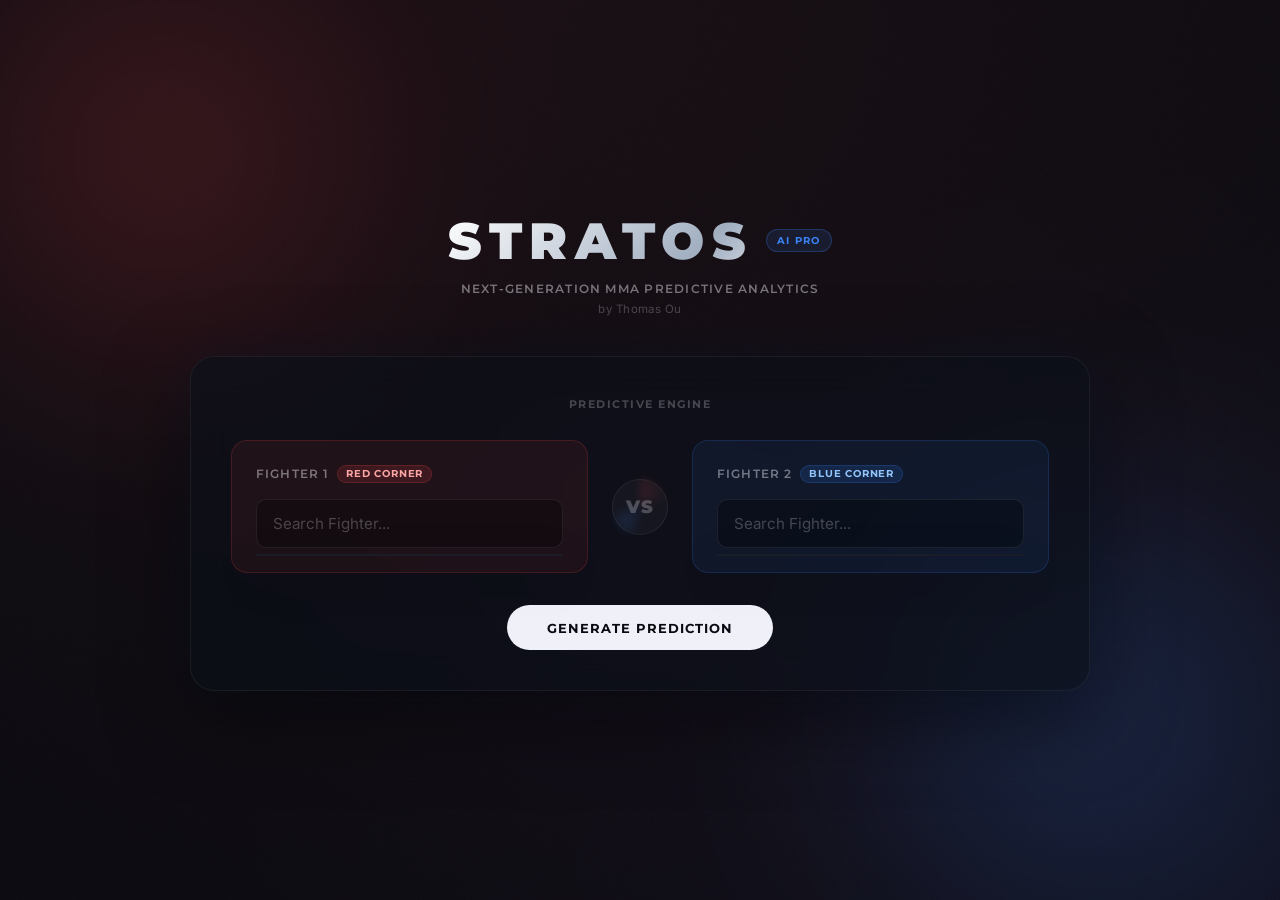
==== static/index.html @ 2a37e774 "juypter" ====
<!DOCTYPE html>
<html lang="en">
<head>
    <meta charset="UTF-8">
    <meta name="viewport" content="width=device-width, initial-scale=1.0">
    <title>STRATOS | UFC AI Predictor</title>
    <link href="https://fonts.googleapis.com/css2?family=Montserrat:wght@400;600;700;900&family=Playfair+Display:ital,wght@1,700&family=Inter:wght@400;500;600&display=swap" rel="stylesheet">
    <link rel="stylesheet" href="style.css">
</head>
<body>
    <svg class="noise-overlay" aria-hidden="true">
        <filter id="noiseFilter">
            <feTurbulence type="fractalNoise" baseFrequency="0.85" numOctaves="4" stitchTiles="stitch"/>
        </filter>
        <rect width="100%" height="100%" filter="url(#noiseFilter)"/>
    </svg>

    <div class="background-effects">
        <div class="glow-orb orb-1"></div>
        <div class="glow-orb orb-2"></div>
        <div class="glow-orb orb-3"></div>
    </div>

    <main class="container">
        <header class="header">
            <div class="logo-group">
                <h1 class="logo">STRATOS</h1>
                <span class="badge">AI PRO</span>
            </div>
            <p class="subtitle">Next-Generation MMA Predictive Analytics</p>
            <p class="byline">by Thomas Ou</p>
        </header>

        <section class="card glass-panel predictive-engine">
            <div class="section-label">Predictive Engine</div>
            <div class="matchup-container">
                <div class="fighter-panel red-corner">
                    <label>Fighter 1 <span class="corner-tag red">Red Corner</span></label>
                    <div class="input-wrapper">
                        <input type="text" id="fighter1" placeholder="Search Fighter..." autocomplete="off">
                        <ul class="autocomplete-list" id="autocomplete1"></ul>
                    </div>
                </div>

                <div class="vs-badge">
                    <span>VS</span>
                </div>

                <div class="fighter-panel blue-corner">
                    <label>Fighter 2 <span class="corner-tag blue">Blue Corner</span></label>
                    <div class="input-wrapper">
                        <input type="text" id="fighter2" placeholder="Search Fighter..." autocomplete="off">
                        <ul class="autocomplete-list" id="autocomplete2"></ul>
                    </div>
                </div>
            </div>

            <div class="action-bar">
                <button id="predict-btn" class="primary-btn">
                    <span class="btn-text">Generate Prediction</span>
                    <div class="loader hidden"></div>
                </button>
            </div>
        </section>

        <section id="result-section" class="card glass-panel result-section hidden">
            <div class="section-label">Simulation Result</div>
            <div class="prediction-reveal">
                <div class="winner-label">Predicted Winner</div>
                <div class="winner-badge">
                    <span id="winner-name">Khabib Nurmagomedov</span>
                </div>
                <div class="confidence-meter">
                    <div class="meter-bar-bg">
                        <div id="confidence-fill" class="meter-fill"></div>
                    </div>
                    <div class="metrics">
                        <span>Win Probability</span>
                        <span id="confidence-val" class="highlight">87.5%</span>
                    </div>
                </div>
            </div>
            <p class="analysis-text">Based on logistical regression analysis of career differential statistics across striking, grappling, and control dynamics.</p>
        </section>
    </main>

    <script src="script.js"></script>
</body>
</html>
---- static/style.css ----
/* ============================================
   STRATOS — UFC AI Predictor
   Design inspired by D4NCE + SWIFTIFY aesthetics
   ============================================ */

:root {
    --bg-dark: #080a10;
    --bg-card: rgba(12, 16, 26, 0.65);
    --border-subtle: rgba(255, 255, 255, 0.06);
    --border-hover: rgba(255, 255, 255, 0.12);
    --glass-blur: blur(20px);

    --red-accent: #ef4444;
    --red-glow: rgba(239, 68, 68, 0.4);
    --red-bg: rgba(239, 68, 68, 0.08);
    --red-border: rgba(239, 68, 68, 0.18);

    --blue-accent: #3b82f6;
    --blue-glow: rgba(59, 130, 246, 0.4);
    --blue-bg: rgba(59, 130, 246, 0.08);
    --blue-border: rgba(59, 130, 246, 0.18);

    --text-primary: #f0f0f8;
    --text-muted: rgba(240, 240, 248, 0.45);
    --text-dim: rgba(240, 240, 248, 0.25);

    --shadow-card: 0 24px 80px rgba(0, 0, 0, 0.5), 0 0 60px rgba(59, 130, 246, 0.06);
    --radius: 16px;
    --radius-lg: 24px;
}

/* ---- Reset ---- */
*, *::before, *::after {
    box-sizing: border-box;
    margin: 0;
    padding: 0;
}

/* ---- Body & Atmosphere ---- */
body {
    background: var(--bg-dark);
    color: var(--text-primary);
    font-family: 'Inter', sans-serif;
    min-height: 100vh;
    display: flex;
    justify-content: center;
    align-items: center;
    overflow-x: hidden;
    position: relative;
    padding: 2rem 1rem;
}

/* animated gradient backdrop */
body::before {
    content: '';
    position: fixed;
    inset: 0;
    background: radial-gradient(ellipse at 20% 0%, rgba(239, 68, 68, 0.07) 0%, transparent 50%),
                radial-gradient(ellipse at 80% 100%, rgba(59, 130, 246, 0.07) 0%, transparent 50%),
                radial-gradient(ellipse at 50% 50%, rgba(139, 92, 246, 0.04) 0%, transparent 60%);
    background-size: 200% 200%;
    animation: gradientShift 18s ease-in-out infinite;
    z-index: 0;
    pointer-events: none;
}

/* dot grid texture (from SWIFTIFY) */
body::after {
    content: '';
    position: fixed;
    inset: 0;
    background: radial-gradient(circle, rgba(255, 255, 255, 0.12) 1px, transparent 1px);
    background-size: 32px 32px;
    opacity: 0.06;
    z-index: 1;
    pointer-events: none;
}

@keyframes gradientShift {
    0%, 100% { background-position: 0% 0%; }
    50% { background-position: 100% 100%; }
}

/* noise texture overlay (from SWIFTIFY/D4NCE) */
.noise-overlay {
    position: fixed;
    inset: 0;
    width: 100%;
    height: 100%;
    opacity: 0.025;
    pointer-events: none;
    z-index: 2;
}

/* ---- Background Orbs ---- */
.background-effects {
    position: fixed;
    inset: 0;
    z-index: 0;
    overflow: hidden;
    pointer-events: none;
}

.glow-orb {
    position: absolute;
    border-radius: 50%;
    filter: blur(120px);
    opacity: 0.3;
    animation: float 20s infinite alternate;
}

.orb-1 {
    top: -15%;
    left: -10%;
    width: 45vw;
    height: 45vw;
    background: radial-gradient(circle, var(--red-accent) 0%, transparent 65%);
}

.orb-2 {
    bottom: -15%;
    right: -10%;
    width: 50vw;
    height: 50vw;
    background: radial-gradient(circle, var(--blue-accent) 0%, transparent 65%);
    animation-delay: -10s;
}

.orb-3 {
    top: 40%;
    left: 50%;
    transform: translateX(-50%);
    width: 30vw;
    height: 30vw;
    background: radial-gradient(circle, rgba(139, 92, 246, 0.5) 0%, transparent 65%);
    animation-delay: -5s;
    opacity: 0.15;
}

@keyframes float {
    0% { transform: translate(0, 0) scale(1); }
    100% { transform: translate(4%, 4%) scale(1.08); }
}

/* ---- Container ---- */
.container {
    width: 100%;
    max-width: 900px;
    z-index: 10;
    display: flex;
    flex-direction: column;
    gap: 2rem;
}

/* staggered entrance animation (from SWIFTIFY) */
.container > * {
    animation: fadeInUp 0.6s cubic-bezier(0, 0, 0.2, 1) both;
}
.container > *:nth-child(1) { animation-delay: 0.05s; }
.container > *:nth-child(2) { animation-delay: 0.15s; }
.container > *:nth-child(3) { animation-delay: 0.25s; }

@keyframes fadeInUp {
    from {
        opacity: 0;
        transform: translateY(30px);
    }
    to {
        opacity: 1;
        transform: translateY(0);
    }
}

/* ---- Header ---- */
.header {
    text-align: center;
    padding-bottom: 0.5rem;
}

.logo-group {
    display: flex;
    align-items: center;
    justify-content: center;
    gap: 0.75rem;
}

.logo {
    font-family: 'Montserrat', sans-serif;
    font-weight: 900;
    font-size: clamp(2.2rem, 5vw, 3.2rem);
    letter-spacing: 0.15em;
    background: linear-gradient(135deg, #fff 0%, #a0aec0 40%, #fff 60%, #8b949e 100%);
    background-size: 200% 200%;
    -webkit-background-clip: text;
    -webkit-text-fill-color: transparent;
    animation: shimmer 6s ease-in-out infinite;
}

@keyframes shimmer {
    0%, 100% { background-position: 0% 50%; }
    50% { background-position: 100% 50%; }
}

.badge {
    font-family: 'Montserrat', sans-serif;
    font-size: 0.65rem;
    font-weight: 700;
    padding: 0.25rem 0.65rem;
    background: rgba(59, 130, 246, 0.12);
    border: 1px solid rgba(59, 130, 246, 0.25);
    border-radius: 100px;
    color: var(--blue-accent);
    letter-spacing: 0.12em;
    text-transform: uppercase;
}

.subtitle {
    font-family: 'Montserrat', sans-serif;
    font-weight: 600;
    font-size: 0.78rem;
    letter-spacing: 0.1em;
    text-transform: uppercase;
    color: var(--text-muted);
    margin-top: 0.6rem;
}

.byline {
    font-family: 'Inter', sans-serif;
    font-size: 0.72rem;
    color: var(--text-dim);
    margin-top: 0.35rem;
    letter-spacing: 0.04em;
}

/* ---- Glass Panel ---- */
.glass-panel {
    background: var(--bg-card);
    border: 1px solid var(--border-subtle);
    border-radius: var(--radius-lg);
    backdrop-filter: var(--glass-blur);
    -webkit-backdrop-filter: var(--glass-blur);
    padding: 2.5rem;
    box-shadow: var(--shadow-card);
    transition: border-color 0.3s ease, box-shadow 0.3s ease;
}

.glass-panel:hover {
    border-color: var(--border-hover);
}

.section-label {
    font-family: 'Montserrat', sans-serif;
    font-size: 0.68rem;
    font-weight: 700;
    text-transform: uppercase;
    letter-spacing: 0.14em;
    color: var(--text-dim);
    margin-bottom: 1.8rem;
    text-align: center;
}

/* ---- Matchup Layout ---- */
.matchup-container {
    display: grid;
    grid-template-columns: 1fr auto 1fr;
    gap: 1.5rem;
    align-items: stretch;
}

/* ---- Fighter Panels ---- */
.fighter-panel {
    position: relative;
    padding: 1.5rem;
    border-radius: var(--radius);
    border: 1px solid var(--border-subtle);
    display: flex;
    flex-direction: column;
    gap: 1rem;
    transition: transform 0.3s ease, border-color 0.3s ease, box-shadow 0.3s ease;
}

.fighter-panel:focus-within {
    transform: translateY(-3px);
}

.red-corner {
    background: var(--red-bg);
    border-color: var(--red-border);
}

.red-corner:focus-within {
    box-shadow: 0 0 25px rgba(239, 68, 68, 0.1), 0 8px 30px rgba(0, 0, 0, 0.3);
    border-color: rgba(239, 68, 68, 0.3);
}

.blue-corner {
    background: var(--blue-bg);
    border-color: var(--blue-border);
}

.blue-corner:focus-within {
    box-shadow: 0 0 25px rgba(59, 130, 246, 0.1), 0 8px 30px rgba(0, 0, 0, 0.3);
    border-color: rgba(59, 130, 246, 0.3);
}

.fighter-panel label {
    font-family: 'Montserrat', sans-serif;
    font-weight: 600;
    text-transform: uppercase;
    font-size: 0.72rem;
    letter-spacing: 0.1em;
    color: var(--text-muted);
    display: flex;
    align-items: center;
    gap: 0.5rem;
}

.corner-tag {
    font-size: 0.6rem;
    font-weight: 700;
    padding: 0.15rem 0.5rem;
    border-radius: 100px;
    letter-spacing: 0.08em;
}

.corner-tag.red {
    background: rgba(239, 68, 68, 0.15);
    color: #fca5a5;
    border: 1px solid rgba(239, 68, 68, 0.2);
}

.corner-tag.blue {
    background: rgba(59, 130, 246, 0.15);
    color: #93c5fd;
    border: 1px solid rgba(59, 130, 246, 0.2);
}

/* ---- Inputs ---- */
.input-wrapper {
    position: relative;
    width: 100%;
}

input[type="text"] {
    width: 100%;
    background: rgba(0, 0, 0, 0.35);
    border: 1px solid rgba(255, 255, 255, 0.08);
    padding: 0.9rem 1rem;
    border-radius: 10px;
    color: var(--text-primary);
    font-family: 'Inter', sans-serif;
    font-size: 0.95rem;
    outline: none;
    transition: border-color 0.25s ease, box-shadow 0.25s ease;
}

input[type="text"]::placeholder {
    color: var(--text-dim);
}

input[type="text"]:focus {
    border-color: rgba(255, 255, 255, 0.2);
    box-shadow: 0 0 0 3px rgba(255, 255, 255, 0.03);
}

.red-corner input[type="text"]:focus {
    border-color: rgba(239, 68, 68, 0.35);
    box-shadow: 0 0 0 3px rgba(239, 68, 68, 0.06);
}

.blue-corner input[type="text"]:focus {
    border-color: rgba(59, 130, 246, 0.35);
    box-shadow: 0 0 0 3px rgba(59, 130, 246, 0.06);
}

/* ---- Autocomplete Dropdown ---- */
.autocomplete-list {
    position: absolute;
    top: calc(100% + 6px);
    left: 0;
    width: 100%;
    background: rgba(12, 16, 26, 0.95);
    border: 1px solid var(--border-subtle);
    border-radius: 10px;
    max-height: 200px;
    overflow-y: auto;
    z-index: 100;
    list-style: none;
    box-shadow: 0 16px 40px rgba(0, 0, 0, 0.5);
    backdrop-filter: blur(16px);
    -webkit-backdrop-filter: blur(16px);
}

.autocomplete-list li {
    padding: 0.75rem 1rem;
    cursor: pointer;
    font-size: 0.88rem;
    color: var(--text-muted);
    transition: background 0.15s ease, color 0.15s ease;
    border-bottom: 1px solid rgba(255, 255, 255, 0.03);
}

.autocomplete-list li:last-child {
    border-bottom: none;
}

.autocomplete-list li:hover {
    background: rgba(255, 255, 255, 0.06);
    color: var(--text-primary);
}

.autocomplete-list li strong {
    color: var(--text-primary);
    font-weight: 600;
}

/* ---- VS Badge ---- */
.vs-badge {
    display: flex;
    align-items: center;
    justify-content: center;
}

.vs-badge span {
    font-family: 'Montserrat', sans-serif;
    font-weight: 900;
    font-size: 1.1rem;
    letter-spacing: 0.08em;
    color: var(--text-dim);
    width: 56px;
    height: 56px;
    display: flex;
    align-items: center;
    justify-content: center;
    border-radius: 50%;
    border: 1px solid var(--border-subtle);
    background: rgba(255, 255, 255, 0.03);
    position: relative;
}

.vs-badge span::before {
    content: '';
    position: absolute;
    inset: -1px;
    border-radius: 50%;
    background: conic-gradient(from 0deg, var(--red-accent), transparent 25%, transparent 50%, var(--blue-accent), transparent 75%);
    opacity: 0.15;
    z-index: -1;
    filter: blur(4px);
}

/* ---- Action Bar & Button ---- */
.action-bar {
    margin-top: 2rem;
    display: flex;
    justify-content: center;
}

.primary-btn {
    background: var(--text-primary);
    color: var(--bg-dark);
    font-family: 'Montserrat', sans-serif;
    font-weight: 700;
    font-size: 0.82rem;
    letter-spacing: 0.08em;
    text-transform: uppercase;
    padding: 0.9rem 2.5rem;
    border: none;
    border-radius: 100px;
    cursor: pointer;
    transition: transform 0.2s ease, box-shadow 0.3s ease;
    position: relative;
    overflow: hidden;
}

.primary-btn:hover {
    transform: translateY(-2px);
    box-shadow: 0 0 30px rgba(255, 255, 255, 0.12), 0 10px 30px rgba(0, 0, 0, 0.3);
}

.primary-btn:active {
    transform: translateY(0);
    box-shadow: 0 0 15px rgba(255, 255, 255, 0.08);
}

.primary-btn:disabled {
    opacity: 0.6;
    cursor: default;
    transform: none;
}

/* ---- Loader ---- */
.loader {
    width: 18px;
    height: 18px;
    border: 2px solid rgba(0, 0, 0, 0.1);
    border-top: 2px solid var(--bg-dark);
    border-radius: 50%;
    animation: spin 0.8s linear infinite;
    display: inline-block;
    vertical-align: middle;
}

.hidden {
    display: none !important;
}

@keyframes spin {
    0% { transform: rotate(0deg); }
    100% { transform: rotate(360deg); }
}

/* ---- Result Section ---- */
.result-section {
    text-align: center;
    animation: slideUp 0.5s cubic-bezier(0.16, 1, 0.3, 1) forwards;
}

@keyframes slideUp {
    from {
        opacity: 0;
        transform: translateY(24px) scale(0.97);
    }
    to {
        opacity: 1;
        transform: translateY(0) scale(1);
    }
}

.winner-label {
    font-family: 'Montserrat', sans-serif;
    font-size: 0.68rem;
    font-weight: 700;
    text-transform: uppercase;
    letter-spacing: 0.14em;
    color: var(--text-dim);
    margin-bottom: 0.75rem;
}

.winner-badge {
    display: inline-block;
    margin-bottom: 2rem;
}

#winner-name {
    font-family: 'Montserrat', sans-serif;
    font-size: clamp(1.6rem, 4vw, 2.5rem);
    font-weight: 900;
    letter-spacing: 0.02em;
    background: linear-gradient(135deg, #fff 0%, #93c5fd 50%, #fff 100%);
    background-size: 200% 200%;
    -webkit-background-clip: text;
    -webkit-text-fill-color: transparent;
    animation: shimmer 4s ease-in-out infinite;
    text-shadow: none;
}

/* glow behind winner name */
.winner-badge::after {
    content: '';
    display: block;
    height: 1px;
    margin-top: 0.5rem;
    background: linear-gradient(90deg, transparent, rgba(59, 130, 246, 0.3), transparent);
}

.confidence-meter {
    max-width: 380px;
    margin: 0 auto;
}

.meter-bar-bg {
    height: 8px;
    background: rgba(255, 255, 255, 0.06);
    border-radius: 10px;
    overflow: hidden;
    margin-bottom: 0.6rem;
}

.meter-fill {
    height: 100%;
    width: 0%;
    background: linear-gradient(90deg, var(--red-accent), #a855f6, var(--blue-accent));
    border-radius: 10px;
    transition: width 1.2s cubic-bezier(0.16, 1, 0.3, 1);
    box-shadow: 0 0 12px rgba(139, 92, 246, 0.3);
}

.metrics {
    display: flex;
    justify-content: space-between;
    font-size: 0.78rem;
    font-family: 'Montserrat', sans-serif;
    font-weight: 600;
}

.metrics span:first-child {
    color: var(--text-dim);
    text-transform: uppercase;
    letter-spacing: 0.08em;
    font-size: 0.68rem;
}

.highlight {
    color: var(--text-primary);
    font-weight: 700;
    font-size: 0.85rem;
    font-family: 'Inter', sans-serif;
    font-variant-numeric: tabular-nums;
}

.analysis-text {
    margin-top: 2rem;
    font-size: 0.82rem;
    color: var(--text-dim);
    max-width: 460px;
    margin-inline: auto;
    line-height: 1.65;
}

/* ---- Custom Scrollbar (from D4NCE) ---- */
::-webkit-scrollbar {
    width: 5px;
}

::-webkit-scrollbar-track {
    background: rgba(255, 255, 255, 0.02);
}

::-webkit-scrollbar-thumb {
    background: rgba(255, 255, 255, 0.1);
    border-radius: 3px;
}

::-webkit-scrollbar-thumb:hover {
    background: rgba(255, 255, 255, 0.18);
}

/* ---- Selection ---- */
::selection {
    background: rgba(59, 130, 246, 0.3);
    color: #fff;
}

/* ---- Responsive ---- */
@media (max-width: 768px) {
    body {
        padding: 1.5rem 1rem;
    }

    .glass-panel {
        padding: 1.5rem;
    }

    .matchup-container {
        grid-template-columns: 1fr;
        gap: 0.75rem;
    }

    .vs-badge {
        margin: 0.5rem 0;
    }

    .vs-badge span {
        width: 44px;
        height: 44px;
        font-size: 0.9rem;
    }

    .fighter-panel {
        padding: 1.2rem;
    }

    .action-bar {
        margin-top: 1.5rem;
    }
}
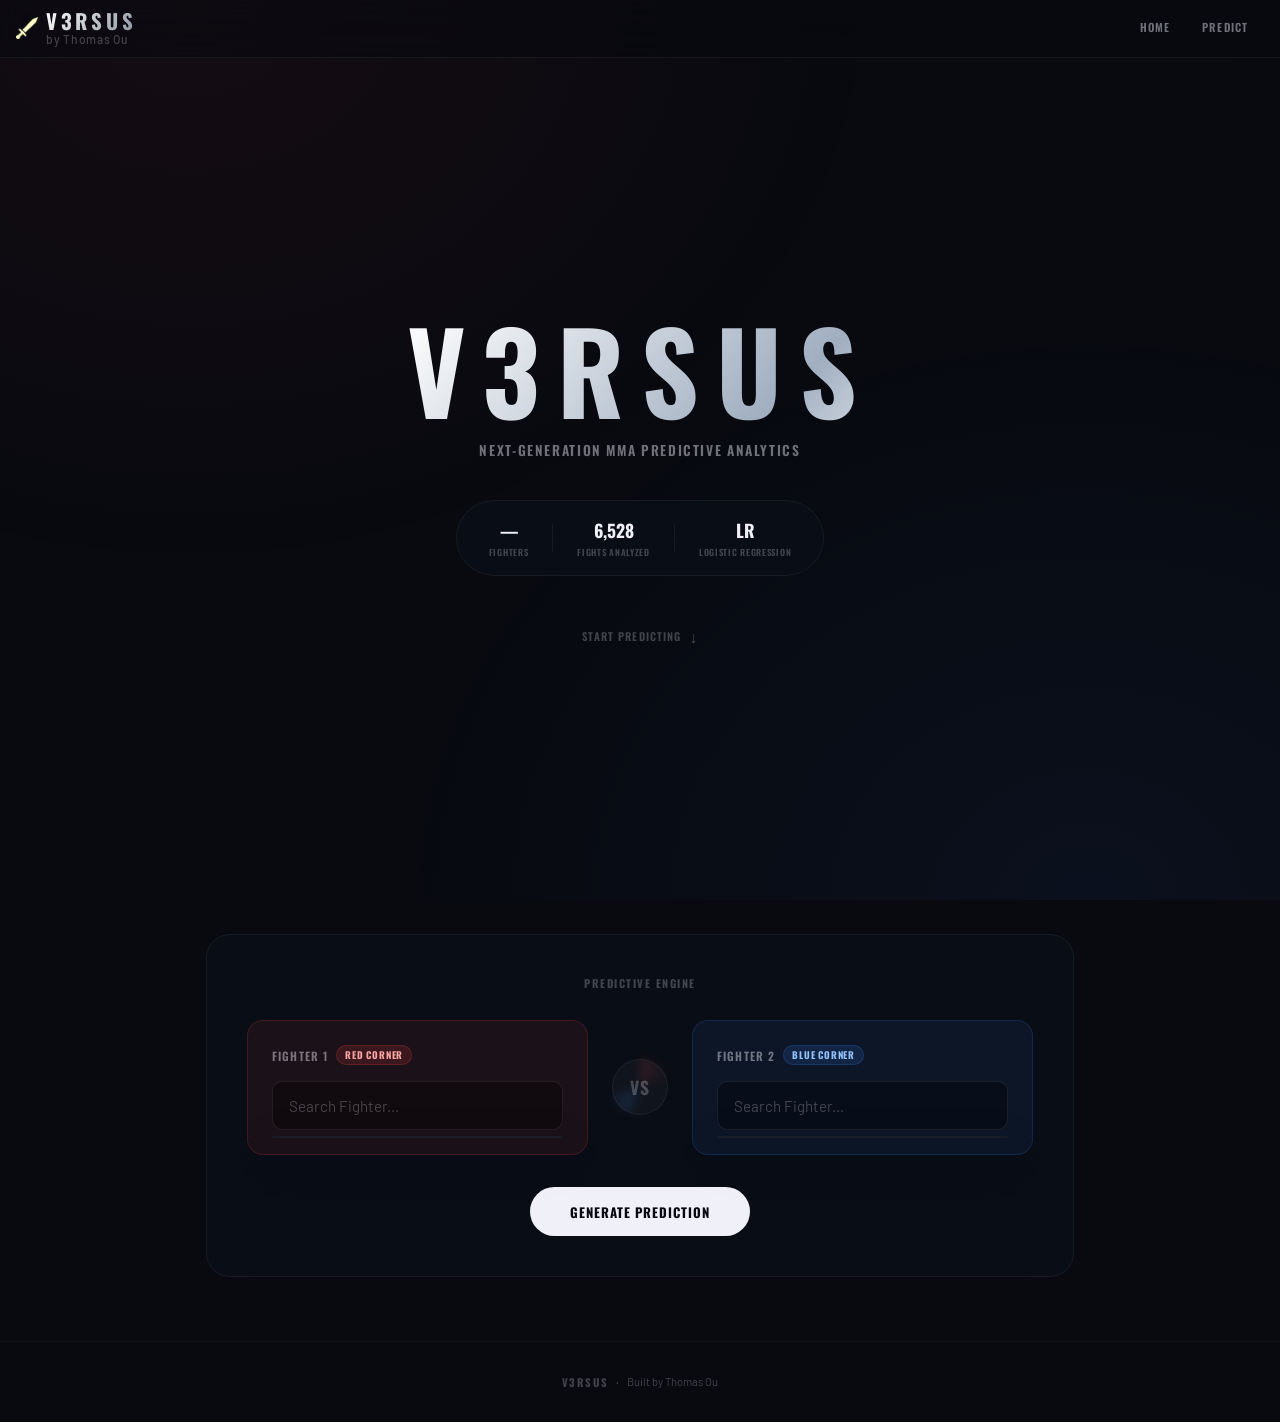
==== commit d8e464bf: "web icons" ====
--- a/static/index.html
+++ b/static/index.html
@@ -3,86 +3,174 @@
 <head>
     <meta charset="UTF-8">
     <meta name="viewport" content="width=device-width, initial-scale=1.0">
-    <title>STRATOS | UFC AI Predictor</title>
-    <link href="https://fonts.googleapis.com/css2?family=Montserrat:wght@400;600;700;900&family=Playfair+Display:ital,wght@1,700&family=Inter:wght@400;500;600&display=swap" rel="stylesheet">
+    <title>V3RSUS</title>
+    <link href="https://fonts.googleapis.com/css2?family=Oswald:wght@400;500;600;700&family=Barlow:wght@400;500;600&display=swap" rel="stylesheet">
+    <link rel="icon" type="image/png" href="sword.png">
+    <link rel="apple-touch-icon" href="sword.png">
     <link rel="stylesheet" href="style.css">
 </head>
 <body>
-    <svg class="noise-overlay" aria-hidden="true">
-        <filter id="noiseFilter">
-            <feTurbulence type="fractalNoise" baseFrequency="0.85" numOctaves="4" stitchTiles="stitch"/>
-        </filter>
-        <rect width="100%" height="100%" filter="url(#noiseFilter)"/>
-    </svg>
 
-    <div class="background-effects">
-        <div class="glow-orb orb-1"></div>
-        <div class="glow-orb orb-2"></div>
-        <div class="glow-orb orb-3"></div>
-    </div>
+    <!-- ===== NAVBAR (persistent, sticky) ===== -->
+    <nav class="navbar">
+        <div class="nav-brand">
+            <img class="nav-icon" src="sword.png" alt="sword icon" width="22" height="22">
+            <div class="nav-brand-text">
+                <span class="nav-logo">V3RSUS</span>
+                <span class="nav-byline">by Thomas Ou</span>
+            </div>
+        </div>
+        <div class="nav-links">
+            <a href="#hero" class="nav-link" data-section="home">Home</a>
+            <a href="#predict" class="nav-link" data-section="predict" id="nav-predict">Predict</a>
+        </div>
+    </nav>
 
-    <main class="container">
-        <header class="header">
-            <div class="logo-group">
-                <h1 class="logo">STRATOS</h1>
-                <span class="badge">AI PRO</span>
+    <main class="page">
+
+        <!-- ===== HERO SECTION ===== -->
+        <section class="hero" id="hero">
+            <h1 class="hero-title">V3RSUS</h1>
+            <p class="hero-subtitle">Next-Generation MMA Predictive Analytics</p>
+            <div class="hero-stats">
+                <div class="hero-stat">
+                    <span class="hero-stat-value" id="fighter-count">—</span>
+                    <span class="hero-stat-label">Fighters</span>
+                </div>
+                <div class="hero-stat-divider"></div>
+                <div class="hero-stat">
+                    <span class="hero-stat-value" id="fight-count">6,528</span>
+                    <span class="hero-stat-label">Fights Analyzed</span>
+                </div>
+                <div class="hero-stat-divider"></div>
+                <div class="hero-stat">
+                    <span class="hero-stat-value">LR</span>
+                    <span class="hero-stat-label">Logistic Regression</span>
+                </div>
             </div>
-            <p class="subtitle">Next-Generation MMA Predictive Analytics</p>
-            <p class="byline">by Thomas Ou</p>
-        </header>
+            <a href="#predict" class="scroll-cta">
+                <span>Start Predicting</span>
+                <span class="scroll-arrow">&#8595;</span>
+            </a>
+        </section>
 
-        <section class="card glass-panel predictive-engine">
-            <div class="section-label">Predictive Engine</div>
-            <div class="matchup-container">
-                <div class="fighter-panel red-corner">
-                    <label>Fighter 1 <span class="corner-tag red">Red Corner</span></label>
-                    <div class="input-wrapper">
-                        <input type="text" id="fighter1" placeholder="Search Fighter..." autocomplete="off">
-                        <ul class="autocomplete-list" id="autocomplete1"></ul>
+        <!-- ===== PREDICTIVE ENGINE ===== -->
+        <section class="section" id="predict">
+            <div class="card glass-panel predictive-engine">
+                <div class="section-label">Predictive Engine</div>
+                <div class="matchup-container">
+                    <div class="fighter-panel red-corner">
+                        <label>Fighter 1 <span class="corner-tag red">Red Corner</span></label>
+                        <div class="input-wrapper">
+                            <input type="text" id="fighter1" placeholder="Search Fighter..." autocomplete="off">
+                            <ul class="autocomplete-list" id="autocomplete1"></ul>
+                        </div>
+                    </div>
+
+                    <div class="vs-badge">
+                        <span>VS</span>
+                    </div>
+
+                    <div class="fighter-panel blue-corner">
+                        <label>Fighter 2 <span class="corner-tag blue">Blue Corner</span></label>
+                        <div class="input-wrapper">
+                            <input type="text" id="fighter2" placeholder="Search Fighter..." autocomplete="off">
+                            <ul class="autocomplete-list" id="autocomplete2"></ul>
+                        </div>
                     </div>
                 </div>
 
-                <div class="vs-badge">
-                    <span>VS</span>
+                <div class="action-bar">
+                    <button id="predict-btn" class="primary-btn">
+                        <span class="btn-text">Generate Prediction</span>
+                        <div class="loader hidden"></div>
+                    </button>
                 </div>
+            </div>
+        </section>
 
-                <div class="fighter-panel blue-corner">
-                    <label>Fighter 2 <span class="corner-tag blue">Blue Corner</span></label>
-                    <div class="input-wrapper">
-                        <input type="text" id="fighter2" placeholder="Search Fighter..." autocomplete="off">
-                        <ul class="autocomplete-list" id="autocomplete2"></ul>
+        <!-- ===== RESULTS ===== -->
+        <section id="result-section" class="result-section hidden">
+
+            <!-- Probability Bar -->
+            <div class="card glass-panel prob-card" id="results">
+                <div class="section-label">Win Probability</div>
+                <div class="prob-header">
+                    <span id="prob-f1-name" class="prob-name red-text">Fighter 1</span>
+                    <span id="prob-f2-name" class="prob-name blue-text">Fighter 2</span>
+                </div>
+                <div class="prob-bar-container">
+                    <div class="prob-bar">
+                        <div id="prob-f1-fill" class="prob-fill red-fill"></div>
+                        <div id="prob-f2-fill" class="prob-fill blue-fill"></div>
                     </div>
+                </div>
+                <div class="prob-header">
+                    <span id="prob-f1-val" class="prob-pct red-text">50%</span>
+                    <div class="winner-indicator">
+                        <span class="winner-arrow" id="winner-arrow">&#9664;</span>
+                        <span id="winner-name" class="winner-name-text">Winner</span>
+                        <span class="winner-arrow" id="winner-arrow-r">&#9654;</span>
+                    </div>
+                    <span id="prob-f2-val" class="prob-pct blue-text">50%</span>
                 </div>
             </div>
 
-            <div class="action-bar">
-                <button id="predict-btn" class="primary-btn">
-                    <span class="btn-text">Generate Prediction</span>
-                    <div class="loader hidden"></div>
-                </button>
+            <!-- Fighter Profiles Side by Side -->
+            <div class="profiles-grid">
+                <div class="card glass-panel profile-card red-tint">
+                    <div class="profile-header">
+                        <span id="profile-f1-name" class="profile-name">Fighter 1</span>
+                        <span id="profile-f1-record" class="profile-record">0-0-0</span>
+                    </div>
+                    <div class="profile-meta">
+                        <span id="profile-f1-stance" class="meta-tag"></span>
+                        <span id="profile-f1-age" class="meta-tag"></span>
+                    </div>
+                    <div class="stat-grid" id="stats-f1"></div>
+                </div>
+                <div class="card glass-panel profile-card blue-tint">
+                    <div class="profile-header">
+                        <span id="profile-f2-name" class="profile-name">Fighter 2</span>
+                        <span id="profile-f2-record" class="profile-record">0-0-0</span>
+                    </div>
+                    <div class="profile-meta">
+                        <span id="profile-f2-stance" class="meta-tag"></span>
+                        <span id="profile-f2-age" class="meta-tag"></span>
+                    </div>
+                    <div class="stat-grid" id="stats-f2"></div>
+                </div>
             </div>
+
+            <!-- Head to Head Comparison Bars -->
+            <div class="card glass-panel comparison-card">
+                <div class="section-label">Head-to-Head Comparison</div>
+                <div id="comparison-rows" class="comparison-rows"></div>
+            </div>
+
+            <!-- Win Method Breakdown -->
+            <div class="card glass-panel method-card">
+                <div class="section-label">Win Method Breakdown</div>
+                <div class="method-grid">
+                    <div class="method-col" id="method-f1"></div>
+                    <div class="method-labels" id="method-labels"></div>
+                    <div class="method-col" id="method-f2"></div>
+                </div>
+            </div>
+
+            <p class="analysis-text">Prediction generated via logistic regression on career differential statistics across striking, grappling, physical attributes, and control dynamics.</p>
         </section>
 
-        <section id="result-section" class="card glass-panel result-section hidden">
-            <div class="section-label">Simulation Result</div>
-            <div class="prediction-reveal">
-                <div class="winner-label">Predicted Winner</div>
-                <div class="winner-badge">
-                    <span id="winner-name">Khabib Nurmagomedov</span>
-                </div>
-                <div class="confidence-meter">
-                    <div class="meter-bar-bg">
-                        <div id="confidence-fill" class="meter-fill"></div>
-                    </div>
-                    <div class="metrics">
-                        <span>Win Probability</span>
-                        <span id="confidence-val" class="highlight">87.5%</span>
-                    </div>
-                </div>
-            </div>
-            <p class="analysis-text">Based on logistical regression analysis of career differential statistics across striking, grappling, and control dynamics.</p>
-        </section>
     </main>
+
+    <!-- ===== FOOTER ===== -->
+    <footer class="footer">
+        <div class="footer-inner">
+            <span class="footer-brand">V3RSUS</span>
+            <span class="footer-sep">&middot;</span>
+            <span class="footer-text">Built by Thomas Ou</span>
+        </div>
+    </footer>
 
     <script src="script.js"></script>
 </body>
--- a/static/style.css
+++ b/static/style.css
@@ -1,6 +1,6 @@
 /* ============================================
-   STRATOS — UFC AI Predictor
-   Design inspired by D4NCE + SWIFTIFY aesthetics
+   V3RSUS — UFC Fight Predictor
+   Structured following website-structure-guide.md
    ============================================ */
 
 :root {
@@ -27,6 +27,8 @@
     --shadow-card: 0 24px 80px rgba(0, 0, 0, 0.5), 0 0 60px rgba(59, 130, 246, 0.06);
     --radius: 16px;
     --radius-lg: 24px;
+
+    --nav-height: 56px;
 }
 
 /* ---- Reset ---- */
@@ -36,164 +38,154 @@
     padding: 0;
 }
 
+html {
+    scroll-behavior: smooth;
+    scroll-padding-top: calc(var(--nav-height) + 1.5rem);
+}
+
 /* ---- Body & Atmosphere ---- */
 body {
     background: var(--bg-dark);
     color: var(--text-primary);
-    font-family: 'Inter', sans-serif;
+    font-family: 'Barlow', sans-serif;
     min-height: 100vh;
-    display: flex;
-    justify-content: center;
-    align-items: center;
     overflow-x: hidden;
     position: relative;
-    padding: 2rem 1rem;
-}
-
-/* animated gradient backdrop */
+}
+
+/* subtle static gradient — no animation */
 body::before {
     content: '';
     position: fixed;
     inset: 0;
-    background: radial-gradient(ellipse at 20% 0%, rgba(239, 68, 68, 0.07) 0%, transparent 50%),
-                radial-gradient(ellipse at 80% 100%, rgba(59, 130, 246, 0.07) 0%, transparent 50%),
-                radial-gradient(ellipse at 50% 50%, rgba(139, 92, 246, 0.04) 0%, transparent 60%);
-    background-size: 200% 200%;
-    animation: gradientShift 18s ease-in-out infinite;
+    background: radial-gradient(ellipse at 15% 0%, rgba(239, 68, 68, 0.06) 0%, transparent 45%),
+                radial-gradient(ellipse at 85% 100%, rgba(59, 130, 246, 0.06) 0%, transparent 45%);
     z-index: 0;
     pointer-events: none;
 }
 
-/* dot grid texture (from SWIFTIFY) */
-body::after {
+/* ============================================
+   NAVBAR (persistent, sticky)
+   ============================================ */
+.navbar {
+    position: sticky;
+    top: 0;
+    z-index: 1000;
+    min-height: var(--nav-height);
+    display: flex;
+    align-items: center;
+    justify-content: space-between;
+    padding: 0.65rem 2rem 0.65rem 1rem;
+    background: rgba(8, 10, 16, 0.55);
+    backdrop-filter: blur(30px);
+    -webkit-backdrop-filter: blur(30px);
+    border-bottom: 1px solid rgba(255, 255, 255, 0.05);
+}
+
+.nav-brand {
+    display: flex;
+    flex-direction: row;
+    align-items: center;
+    justify-content: flex-start;
+    gap: 0.5rem;
+}
+
+.nav-brand-text {
+    display: flex;
+    flex-direction: column;
+    line-height: 1.1;
+}
+
+.nav-icon {
+    flex-shrink: 0;
+    filter: invert(1) sepia(1) saturate(5) hue-rotate(0deg) brightness(1.1);
+    line-height: 1.1;
+}
+
+.nav-logo {
+    font-family: 'Oswald', sans-serif;
+    font-weight: 900;
+    font-size: 1.3rem;
+    letter-spacing: 0.18em;
+    background: linear-gradient(135deg, #fff, #8b949e);
+    -webkit-background-clip: text;
+    -webkit-text-fill-color: transparent;
+}
+
+.nav-byline {
+    font-family: 'Barlow', sans-serif;
+    font-size: 0.75rem;
+    font-weight: 500;
+    color: var(--text-dim);
+    letter-spacing: 0.06em;
+}
+
+.nav-links {
+    display: flex;
+    align-items: center;
+    gap: 2rem;
+}
+
+.nav-link {
+    font-family: 'Oswald', sans-serif;
+    font-size: 0.7rem;
+    font-weight: 600;
+    letter-spacing: 0.1em;
+    text-transform: uppercase;
+    color: var(--text-muted);
+    text-decoration: none;
+    position: relative;
+    padding-bottom: 2px;
+    transition: color 0.25s ease;
+}
+
+.nav-link:hover,
+.nav-link.active {
+    color: var(--text-primary);
+}
+
+.nav-link::after {
     content: '';
-    position: fixed;
-    inset: 0;
-    background: radial-gradient(circle, rgba(255, 255, 255, 0.12) 1px, transparent 1px);
-    background-size: 32px 32px;
-    opacity: 0.06;
-    z-index: 1;
-    pointer-events: none;
-}
-
-@keyframes gradientShift {
-    0%, 100% { background-position: 0% 0%; }
-    50% { background-position: 100% 100%; }
-}
-
-/* noise texture overlay (from SWIFTIFY/D4NCE) */
-.noise-overlay {
-    position: fixed;
-    inset: 0;
+    position: absolute;
+    bottom: -2px;
+    left: 0;
+    width: 0;
+    height: 1.5px;
+    background: var(--text-primary);
+    transition: width 0.25s ease;
+}
+
+.nav-link:hover::after,
+.nav-link.active::after {
     width: 100%;
-    height: 100%;
-    opacity: 0.025;
-    pointer-events: none;
-    z-index: 2;
-}
-
-/* ---- Background Orbs ---- */
-.background-effects {
-    position: fixed;
-    inset: 0;
-    z-index: 0;
-    overflow: hidden;
-    pointer-events: none;
-}
-
-.glow-orb {
-    position: absolute;
-    border-radius: 50%;
-    filter: blur(120px);
-    opacity: 0.3;
-    animation: float 20s infinite alternate;
-}
-
-.orb-1 {
-    top: -15%;
-    left: -10%;
-    width: 45vw;
-    height: 45vw;
-    background: radial-gradient(circle, var(--red-accent) 0%, transparent 65%);
-}
-
-.orb-2 {
-    bottom: -15%;
-    right: -10%;
-    width: 50vw;
-    height: 50vw;
-    background: radial-gradient(circle, var(--blue-accent) 0%, transparent 65%);
-    animation-delay: -10s;
-}
-
-.orb-3 {
-    top: 40%;
-    left: 50%;
-    transform: translateX(-50%);
-    width: 30vw;
-    height: 30vw;
-    background: radial-gradient(circle, rgba(139, 92, 246, 0.5) 0%, transparent 65%);
-    animation-delay: -5s;
-    opacity: 0.15;
-}
-
-@keyframes float {
-    0% { transform: translate(0, 0) scale(1); }
-    100% { transform: translate(4%, 4%) scale(1.08); }
-}
-
-/* ---- Container ---- */
-.container {
-    width: 100%;
-    max-width: 900px;
+}
+
+/* ============================================
+   HERO SECTION
+   ============================================ */
+.hero {
+    display: flex;
+    flex-direction: column;
+    align-items: center;
+    justify-content: center;
+    text-align: center;
+    min-height: calc(100vh - var(--nav-height));
+    padding: 4rem 2rem;
+    position: relative;
     z-index: 10;
-    display: flex;
-    flex-direction: column;
-    gap: 2rem;
-}
-
-/* staggered entrance animation (from SWIFTIFY) */
-.container > * {
-    animation: fadeInUp 0.6s cubic-bezier(0, 0, 0.2, 1) both;
-}
-.container > *:nth-child(1) { animation-delay: 0.05s; }
-.container > *:nth-child(2) { animation-delay: 0.15s; }
-.container > *:nth-child(3) { animation-delay: 0.25s; }
-
-@keyframes fadeInUp {
-    from {
-        opacity: 0;
-        transform: translateY(30px);
-    }
-    to {
-        opacity: 1;
-        transform: translateY(0);
-    }
-}
-
-/* ---- Header ---- */
-.header {
-    text-align: center;
-    padding-bottom: 0.5rem;
-}
-
-.logo-group {
-    display: flex;
-    align-items: center;
-    justify-content: center;
-    gap: 0.75rem;
-}
-
-.logo {
-    font-family: 'Montserrat', sans-serif;
+}
+
+.hero-title {
+    font-family: 'Oswald', sans-serif;
     font-weight: 900;
-    font-size: clamp(2.2rem, 5vw, 3.2rem);
+    font-size: clamp(3rem, 10vw, 7rem);
     letter-spacing: 0.15em;
     background: linear-gradient(135deg, #fff 0%, #a0aec0 40%, #fff 60%, #8b949e 100%);
     background-size: 200% 200%;
     -webkit-background-clip: text;
     -webkit-text-fill-color: transparent;
     animation: shimmer 6s ease-in-out infinite;
+    line-height: 1;
 }
 
 @keyframes shimmer {
@@ -201,35 +193,113 @@
     50% { background-position: 100% 50%; }
 }
 
-.badge {
-    font-family: 'Montserrat', sans-serif;
-    font-size: 0.65rem;
-    font-weight: 700;
-    padding: 0.25rem 0.65rem;
-    background: rgba(59, 130, 246, 0.12);
-    border: 1px solid rgba(59, 130, 246, 0.25);
+.hero-subtitle {
+    font-family: 'Oswald', sans-serif;
+    font-weight: 600;
+    font-size: clamp(0.7rem, 1.5vw, 0.85rem);
+    letter-spacing: 0.12em;
+    text-transform: uppercase;
+    color: var(--text-muted);
+    margin-top: 1rem;
+}
+
+.hero-stats {
+    display: flex;
+    align-items: center;
+    gap: 1.5rem;
+    margin-top: 2.5rem;
+    padding: 1rem 2rem;
+    background: var(--bg-card);
+    border: 1px solid var(--border-subtle);
     border-radius: 100px;
-    color: var(--blue-accent);
-    letter-spacing: 0.12em;
-    text-transform: uppercase;
-}
-
-.subtitle {
-    font-family: 'Montserrat', sans-serif;
-    font-weight: 600;
-    font-size: 0.78rem;
+    backdrop-filter: var(--glass-blur);
+    -webkit-backdrop-filter: var(--glass-blur);
+}
+
+.hero-stat {
+    display: flex;
+    flex-direction: column;
+    align-items: center;
+    gap: 0.15rem;
+}
+
+.hero-stat-value {
+    font-family: 'Oswald', sans-serif;
+    font-weight: 800;
+    font-size: 1.1rem;
+    color: var(--text-primary);
+    font-variant-numeric: tabular-nums;
+}
+
+.hero-stat-label {
+    font-family: 'Oswald', sans-serif;
+    font-size: 0.55rem;
+    font-weight: 600;
+    text-transform: uppercase;
+    letter-spacing: 0.08em;
+    color: var(--text-dim);
+}
+
+.hero-stat-divider {
+    width: 1px;
+    height: 28px;
+    background: var(--border-subtle);
+}
+
+.scroll-cta {
+    margin-top: 3rem;
+    display: flex;
+    align-items: center;
+    gap: 0.5rem;
+    font-family: 'Oswald', sans-serif;
+    font-size: 0.68rem;
+    font-weight: 600;
     letter-spacing: 0.1em;
     text-transform: uppercase;
+    color: var(--text-dim);
+    text-decoration: none;
+    transition: color 0.25s ease;
+    animation: gentleBounce 2.5s ease-in-out infinite;
+}
+
+.scroll-cta:hover {
     color: var(--text-muted);
-    margin-top: 0.6rem;
-}
-
-.byline {
-    font-family: 'Inter', sans-serif;
-    font-size: 0.72rem;
-    color: var(--text-dim);
-    margin-top: 0.35rem;
-    letter-spacing: 0.04em;
+}
+
+.scroll-arrow {
+    font-size: 1rem;
+}
+
+@keyframes gentleBounce {
+    0%, 100% { transform: translateY(0); }
+    50% { transform: translateY(5px); }
+}
+
+/* ============================================
+   PAGE & SECTIONS
+   ============================================ */
+.page {
+    width: 100%;
+    max-width: 900px;
+    margin: 0 auto;
+    position: relative;
+    z-index: 10;
+}
+
+.section {
+    padding: 2rem 1rem 4rem;
+}
+
+/* Scroll reveal */
+.reveal {
+    opacity: 0;
+    transform: translateY(24px);
+    transition: opacity 0.6s cubic-bezier(0, 0, 0.2, 1), transform 0.6s cubic-bezier(0, 0, 0.2, 1);
+}
+
+.reveal.visible {
+    opacity: 1;
+    transform: translateY(0);
 }
 
 /* ---- Glass Panel ---- */
@@ -240,8 +310,8 @@
     backdrop-filter: var(--glass-blur);
     -webkit-backdrop-filter: var(--glass-blur);
     padding: 2.5rem;
-    box-shadow: var(--shadow-card);
-    transition: border-color 0.3s ease, box-shadow 0.3s ease;
+    box-shadow: none;
+    transition: border-color 0.3s ease;
 }
 
 .glass-panel:hover {
@@ -249,7 +319,7 @@
 }
 
 .section-label {
-    font-family: 'Montserrat', sans-serif;
+    font-family: 'Oswald', sans-serif;
     font-size: 0.68rem;
     font-weight: 700;
     text-transform: uppercase;
@@ -259,17 +329,21 @@
     text-align: center;
 }
 
-/* ---- Matchup Layout ---- */
+/* ============================================
+   PREDICTIVE ENGINE
+   ============================================ */
 .matchup-container {
     display: grid;
     grid-template-columns: 1fr auto 1fr;
     gap: 1.5rem;
     align-items: stretch;
-}
-
-/* ---- Fighter Panels ---- */
+    position: relative;
+    z-index: 2;
+}
+
 .fighter-panel {
     position: relative;
+    z-index: 1;
     padding: 1.5rem;
     border-radius: var(--radius);
     border: 1px solid var(--border-subtle);
@@ -281,6 +355,7 @@
 
 .fighter-panel:focus-within {
     transform: translateY(-3px);
+    z-index: 6;
 }
 
 .red-corner {
@@ -304,7 +379,7 @@
 }
 
 .fighter-panel label {
-    font-family: 'Montserrat', sans-serif;
+    font-family: 'Oswald', sans-serif;
     font-weight: 600;
     text-transform: uppercase;
     font-size: 0.72rem;
@@ -338,6 +413,7 @@
 /* ---- Inputs ---- */
 .input-wrapper {
     position: relative;
+    z-index: 1;
     width: 100%;
 }
 
@@ -348,7 +424,7 @@
     padding: 0.9rem 1rem;
     border-radius: 10px;
     color: var(--text-primary);
-    font-family: 'Inter', sans-serif;
+    font-family: 'Barlow', sans-serif;
     font-size: 0.95rem;
     outline: none;
     transition: border-color 0.25s ease, box-shadow 0.25s ease;
@@ -384,7 +460,7 @@
     border-radius: 10px;
     max-height: 200px;
     overflow-y: auto;
-    z-index: 100;
+    z-index: 200;
     list-style: none;
     box-shadow: 0 16px 40px rgba(0, 0, 0, 0.5);
     backdrop-filter: blur(16px);
@@ -400,9 +476,7 @@
     border-bottom: 1px solid rgba(255, 255, 255, 0.03);
 }
 
-.autocomplete-list li:last-child {
-    border-bottom: none;
-}
+.autocomplete-list li:last-child { border-bottom: none; }
 
 .autocomplete-list li:hover {
     background: rgba(255, 255, 255, 0.06);
@@ -422,7 +496,7 @@
 }
 
 .vs-badge span {
-    font-family: 'Montserrat', sans-serif;
+    font-family: 'Oswald', sans-serif;
     font-weight: 900;
     font-size: 1.1rem;
     letter-spacing: 0.08em;
@@ -454,12 +528,14 @@
     margin-top: 2rem;
     display: flex;
     justify-content: center;
+    position: relative;
+    z-index: 1;
 }
 
 .primary-btn {
     background: var(--text-primary);
     color: var(--bg-dark);
-    font-family: 'Montserrat', sans-serif;
+    font-family: 'Oswald', sans-serif;
     font-weight: 700;
     font-size: 0.82rem;
     letter-spacing: 0.08em;
@@ -501,151 +577,430 @@
     vertical-align: middle;
 }
 
-.hidden {
-    display: none !important;
-}
+.hidden { display: none !important; }
 
 @keyframes spin {
     0% { transform: rotate(0deg); }
     100% { transform: rotate(360deg); }
 }
 
-/* ---- Result Section ---- */
+/* ============================================
+   RESULT SECTION
+   ============================================ */
 .result-section {
-    text-align: center;
-    animation: slideUp 0.5s cubic-bezier(0.16, 1, 0.3, 1) forwards;
-}
-
-@keyframes slideUp {
-    from {
-        opacity: 0;
-        transform: translateY(24px) scale(0.97);
-    }
-    to {
-        opacity: 1;
-        transform: translateY(0) scale(1);
-    }
-}
-
-.winner-label {
-    font-family: 'Montserrat', sans-serif;
-    font-size: 0.68rem;
+    display: flex;
+    flex-direction: column;
+    gap: 1.25rem;
+    padding: 0 1rem 4rem;
+}
+
+.result-section > * {
+    animation: fadeInUp 0.5s cubic-bezier(0, 0, 0.2, 1) both;
+}
+.result-section > *:nth-child(1) { animation-delay: 0.05s; }
+.result-section > *:nth-child(2) { animation-delay: 0.12s; }
+.result-section > *:nth-child(3) { animation-delay: 0.19s; }
+.result-section > *:nth-child(4) { animation-delay: 0.26s; }
+.result-section > *:nth-child(5) { animation-delay: 0.33s; }
+
+@keyframes fadeInUp {
+    from { opacity: 0; transform: translateY(30px); }
+    to { opacity: 1; transform: translateY(0); }
+}
+
+/* Color utilities */
+.red-text { color: #fca5a5; }
+.blue-text { color: #93c5fd; }
+
+/* ---- Probability Card ---- */
+.prob-card { text-align: center; }
+
+.prob-header {
+    display: flex;
+    justify-content: space-between;
+    align-items: center;
+    margin-bottom: 0.5rem;
+}
+
+.prob-header:last-of-type {
+    margin-bottom: 0;
+    margin-top: 0.6rem;
+}
+
+.prob-name {
+    font-family: 'Oswald', sans-serif;
     font-weight: 700;
-    text-transform: uppercase;
-    letter-spacing: 0.14em;
-    color: var(--text-dim);
-    margin-bottom: 0.75rem;
-}
-
-.winner-badge {
-    display: inline-block;
-    margin-bottom: 2rem;
-}
-
-#winner-name {
-    font-family: 'Montserrat', sans-serif;
-    font-size: clamp(1.6rem, 4vw, 2.5rem);
-    font-weight: 900;
-    letter-spacing: 0.02em;
-    background: linear-gradient(135deg, #fff 0%, #93c5fd 50%, #fff 100%);
-    background-size: 200% 200%;
-    -webkit-background-clip: text;
-    -webkit-text-fill-color: transparent;
-    animation: shimmer 4s ease-in-out infinite;
-    text-shadow: none;
-}
-
-/* glow behind winner name */
-.winner-badge::after {
-    content: '';
-    display: block;
-    height: 1px;
-    margin-top: 0.5rem;
-    background: linear-gradient(90deg, transparent, rgba(59, 130, 246, 0.3), transparent);
-}
-
-.confidence-meter {
-    max-width: 380px;
-    margin: 0 auto;
-}
-
-.meter-bar-bg {
-    height: 8px;
-    background: rgba(255, 255, 255, 0.06);
+    font-size: 0.82rem;
+    letter-spacing: 0.04em;
+}
+
+.prob-pct {
+    font-family: 'Barlow', sans-serif;
+    font-weight: 700;
+    font-size: 1.3rem;
+    font-variant-numeric: tabular-nums;
+}
+
+.prob-bar {
+    display: flex;
+    height: 10px;
     border-radius: 10px;
     overflow: hidden;
-    margin-bottom: 0.6rem;
-}
-
-.meter-fill {
+    background: rgba(255, 255, 255, 0.04);
+    gap: 2px;
+}
+
+.prob-fill {
     height: 100%;
-    width: 0%;
-    background: linear-gradient(90deg, var(--red-accent), #a855f6, var(--blue-accent));
+    transition: width 1s cubic-bezier(0.16, 1, 0.3, 1);
     border-radius: 10px;
-    transition: width 1.2s cubic-bezier(0.16, 1, 0.3, 1);
-    box-shadow: 0 0 12px rgba(139, 92, 246, 0.3);
-}
-
-.metrics {
+}
+
+.red-fill {
+    background: linear-gradient(90deg, var(--red-accent), #f87171);
+    box-shadow: 0 0 10px rgba(239, 68, 68, 0.25);
+}
+
+.blue-fill {
+    background: linear-gradient(90deg, #60a5fa, var(--blue-accent));
+    box-shadow: 0 0 10px rgba(59, 130, 246, 0.25);
+}
+
+.winner-indicator {
+    display: flex;
+    align-items: center;
+    gap: 0.4rem;
+}
+
+.winner-name-text {
+    font-family: 'Oswald', sans-serif;
+    font-weight: 900;
+    font-size: 0.72rem;
+    letter-spacing: 0.12em;
+    text-transform: uppercase;
+    color: var(--text-primary);
+    white-space: nowrap;
+}
+
+.winner-arrow {
+    font-size: 0.55rem;
+    color: var(--text-dim);
+    display: none;
+}
+
+.winner-arrow.active {
+    display: inline;
+    color: var(--text-muted);
+}
+
+/* ---- Fighter Profile Cards ---- */
+.profiles-grid {
+    display: grid;
+    grid-template-columns: 1fr 1fr;
+    gap: 1.25rem;
+}
+
+.profile-card { padding: 1.5rem; }
+.red-tint { border-color: var(--red-border); }
+.blue-tint { border-color: var(--blue-border); }
+
+.profile-header {
     display: flex;
     justify-content: space-between;
-    font-size: 0.78rem;
-    font-family: 'Montserrat', sans-serif;
-    font-weight: 600;
-}
-
-.metrics span:first-child {
-    color: var(--text-dim);
+    align-items: baseline;
+    margin-bottom: 0.5rem;
+}
+
+.profile-name {
+    font-family: 'Oswald', sans-serif;
+    font-weight: 800;
+    font-size: 1rem;
+    color: var(--text-primary);
+}
+
+.profile-record {
+    font-family: 'Barlow', sans-serif;
+    font-weight: 600;
+    font-size: 0.85rem;
+    font-variant-numeric: tabular-nums;
+    color: var(--text-muted);
+}
+
+.profile-meta {
+    display: flex;
+    gap: 0.4rem;
+    margin-bottom: 1rem;
+    flex-wrap: wrap;
+}
+
+.meta-tag {
+    font-family: 'Oswald', sans-serif;
+    font-size: 0.6rem;
+    font-weight: 600;
     text-transform: uppercase;
     letter-spacing: 0.08em;
+    padding: 0.18rem 0.5rem;
+    border-radius: 100px;
+    background: rgba(255, 255, 255, 0.04);
+    border: 1px solid var(--border-subtle);
+    color: var(--text-dim);
+}
+
+.stat-grid {
+    display: grid;
+    grid-template-columns: 1fr 1fr;
+    gap: 0.6rem;
+}
+
+.stat-item {
+    display: flex;
+    flex-direction: column;
+    gap: 0.15rem;
+}
+
+.stat-label {
+    font-family: 'Oswald', sans-serif;
+    font-size: 0.58rem;
+    font-weight: 600;
+    text-transform: uppercase;
+    letter-spacing: 0.08em;
+    color: var(--text-dim);
+}
+
+.stat-value {
+    font-family: 'Barlow', sans-serif;
+    font-size: 0.92rem;
+    font-weight: 600;
+    font-variant-numeric: tabular-nums;
+    color: var(--text-primary);
+}
+
+/* ---- Head-to-Head Comparison ---- */
+.comparison-card { padding-bottom: 2rem; }
+
+.comparison-rows {
+    display: flex;
+    flex-direction: column;
+    gap: 1rem;
+}
+
+.cmp-row {
+    display: grid;
+    grid-template-columns: 1fr auto 1fr;
+    gap: 0.75rem;
+    align-items: center;
+}
+
+.cmp-val {
+    font-family: 'Barlow', sans-serif;
+    font-weight: 600;
+    font-size: 0.88rem;
+    font-variant-numeric: tabular-nums;
+    color: var(--text-primary);
+}
+
+.cmp-val.left { text-align: right; }
+.cmp-val.right { text-align: left; }
+.cmp-val.advantage { color: #fff; }
+
+.cmp-center {
+    text-align: center;
+    min-width: 100px;
+}
+
+.cmp-label {
+    font-family: 'Oswald', sans-serif;
+    font-size: 0.6rem;
+    font-weight: 700;
+    text-transform: uppercase;
+    letter-spacing: 0.1em;
+    color: var(--text-dim);
+}
+
+.cmp-bar-wrap {
+    display: flex;
+    height: 3px;
+    border-radius: 3px;
+    overflow: hidden;
+    gap: 2px;
+    margin-top: 0.25rem;
+}
+
+.cmp-bar-left, .cmp-bar-right {
+    height: 100%;
+    border-radius: 3px;
+    opacity: 0.5;
+    transition: width 0.8s ease, opacity 0.3s ease;
+}
+
+.cmp-bar-left { background: var(--red-accent); }
+.cmp-bar-right { background: var(--blue-accent); }
+.cmp-bar-left.lead { opacity: 1; }
+.cmp-bar-right.lead { opacity: 1; }
+
+/* ---- Win Method Breakdown ---- */
+.method-card { text-align: center; }
+
+.method-grid {
+    display: grid;
+    grid-template-columns: 1fr auto 1fr;
+    gap: 1.5rem;
+    align-items: start;
+}
+
+.method-col {
+    display: flex;
+    flex-direction: column;
+    gap: 0.6rem;
+}
+
+.method-labels {
+    display: flex;
+    flex-direction: column;
+    gap: 0.6rem;
+}
+
+.method-row-label {
+    font-family: 'Oswald', sans-serif;
+    font-size: 0.6rem;
+    font-weight: 700;
+    text-transform: uppercase;
+    letter-spacing: 0.1em;
+    color: var(--text-dim);
+    height: 28px;
+    display: flex;
+    align-items: center;
+    justify-content: center;
+}
+
+.method-bar-wrap {
+    height: 28px;
+    display: flex;
+    align-items: center;
+}
+
+.method-bar-wrap.left { justify-content: flex-end; }
+.method-bar-wrap.right { justify-content: flex-start; }
+
+.method-bar {
+    height: 16px;
+    border-radius: 4px;
+    min-width: 2px;
+    transition: width 0.8s cubic-bezier(0.16, 1, 0.3, 1);
+    position: relative;
+    display: flex;
+    align-items: center;
+}
+
+.method-bar.red-bar {
+    background: linear-gradient(90deg, rgba(239, 68, 68, 0.2), var(--red-accent));
+    justify-content: flex-start;
+    padding-left: 0.4rem;
+}
+
+.method-bar.blue-bar {
+    background: linear-gradient(270deg, rgba(59, 130, 246, 0.2), var(--blue-accent));
+    justify-content: flex-end;
+    padding-right: 0.4rem;
+}
+
+.method-count {
+    font-family: 'Barlow', sans-serif;
+    font-size: 0.65rem;
+    font-weight: 600;
+    color: #fff;
+    font-variant-numeric: tabular-nums;
+}
+
+.analysis-text {
+    margin-top: 0.5rem;
+    font-size: 0.75rem;
+    color: var(--text-dim);
+    text-align: center;
+    line-height: 1.6;
+}
+
+/* ============================================
+   FOOTER
+   ============================================ */
+.footer {
+    position: relative;
+    z-index: 10;
+    padding: 2rem;
+    text-align: center;
+    border-top: 1px solid rgba(255, 255, 255, 0.03);
+}
+
+.footer-inner {
+    display: flex;
+    align-items: center;
+    justify-content: center;
+    gap: 0.5rem;
+}
+
+.footer-brand {
+    font-family: 'Oswald', sans-serif;
+    font-weight: 800;
     font-size: 0.68rem;
-}
-
-.highlight {
-    color: var(--text-primary);
-    font-weight: 700;
-    font-size: 0.85rem;
-    font-family: 'Inter', sans-serif;
-    font-variant-numeric: tabular-nums;
-}
-
-.analysis-text {
-    margin-top: 2rem;
-    font-size: 0.82rem;
-    color: var(--text-dim);
-    max-width: 460px;
-    margin-inline: auto;
-    line-height: 1.65;
-}
-
-/* ---- Custom Scrollbar (from D4NCE) ---- */
-::-webkit-scrollbar {
-    width: 5px;
-}
-
-::-webkit-scrollbar-track {
-    background: rgba(255, 255, 255, 0.02);
-}
-
-::-webkit-scrollbar-thumb {
-    background: rgba(255, 255, 255, 0.1);
-    border-radius: 3px;
-}
-
-::-webkit-scrollbar-thumb:hover {
-    background: rgba(255, 255, 255, 0.18);
-}
-
-/* ---- Selection ---- */
-::selection {
-    background: rgba(59, 130, 246, 0.3);
-    color: #fff;
-}
-
-/* ---- Responsive ---- */
+    letter-spacing: 0.15em;
+    color: var(--text-dim);
+}
+
+.footer-sep {
+    color: var(--text-dim);
+    font-size: 0.8rem;
+}
+
+.footer-text {
+    font-family: 'Barlow', sans-serif;
+    font-size: 0.7rem;
+    color: var(--text-dim);
+}
+
+/* ============================================
+   CUSTOM SCROLLBAR & SELECTION
+   ============================================ */
+::-webkit-scrollbar { width: 5px; }
+::-webkit-scrollbar-track { background: rgba(255, 255, 255, 0.02); }
+::-webkit-scrollbar-thumb { background: rgba(255, 255, 255, 0.1); border-radius: 3px; }
+::-webkit-scrollbar-thumb:hover { background: rgba(255, 255, 255, 0.18); }
+::selection { background: rgba(59, 130, 246, 0.3); color: #fff; }
+
+/* ============================================
+   RESPONSIVE
+   ============================================ */
 @media (max-width: 768px) {
-    body {
-        padding: 1.5rem 1rem;
+    .navbar {
+        padding: 0.55rem 1rem;
+    }
+
+    .nav-links {
+        gap: 1.25rem;
+    }
+
+    .hero {
+        padding: 3rem 1.5rem;
+        min-height: calc(100vh - var(--nav-height));
+    }
+
+    .hero-title {
+        font-size: clamp(2.5rem, 12vw, 4rem);
+    }
+
+    .hero-stats {
+        flex-direction: column;
+        border-radius: var(--radius);
+        gap: 0.75rem;
+        padding: 1rem 1.5rem;
+    }
+
+    .hero-stat-divider {
+        width: 40px;
+        height: 1px;
+    }
+
+    .section {
+        padding: 1.5rem 1rem 3rem;
     }
 
     .glass-panel {
@@ -674,4 +1029,28 @@
     .action-bar {
         margin-top: 1.5rem;
     }
-}
+
+    .profiles-grid {
+        grid-template-columns: 1fr;
+    }
+
+    .method-grid {
+        gap: 0.75rem;
+    }
+
+    .cmp-center {
+        min-width: 70px;
+    }
+
+    .prob-pct {
+        font-size: 1rem;
+    }
+
+    .winner-name-text {
+        font-size: 0.6rem;
+    }
+
+    .result-section {
+        padding: 0 1rem 3rem;
+    }
+}
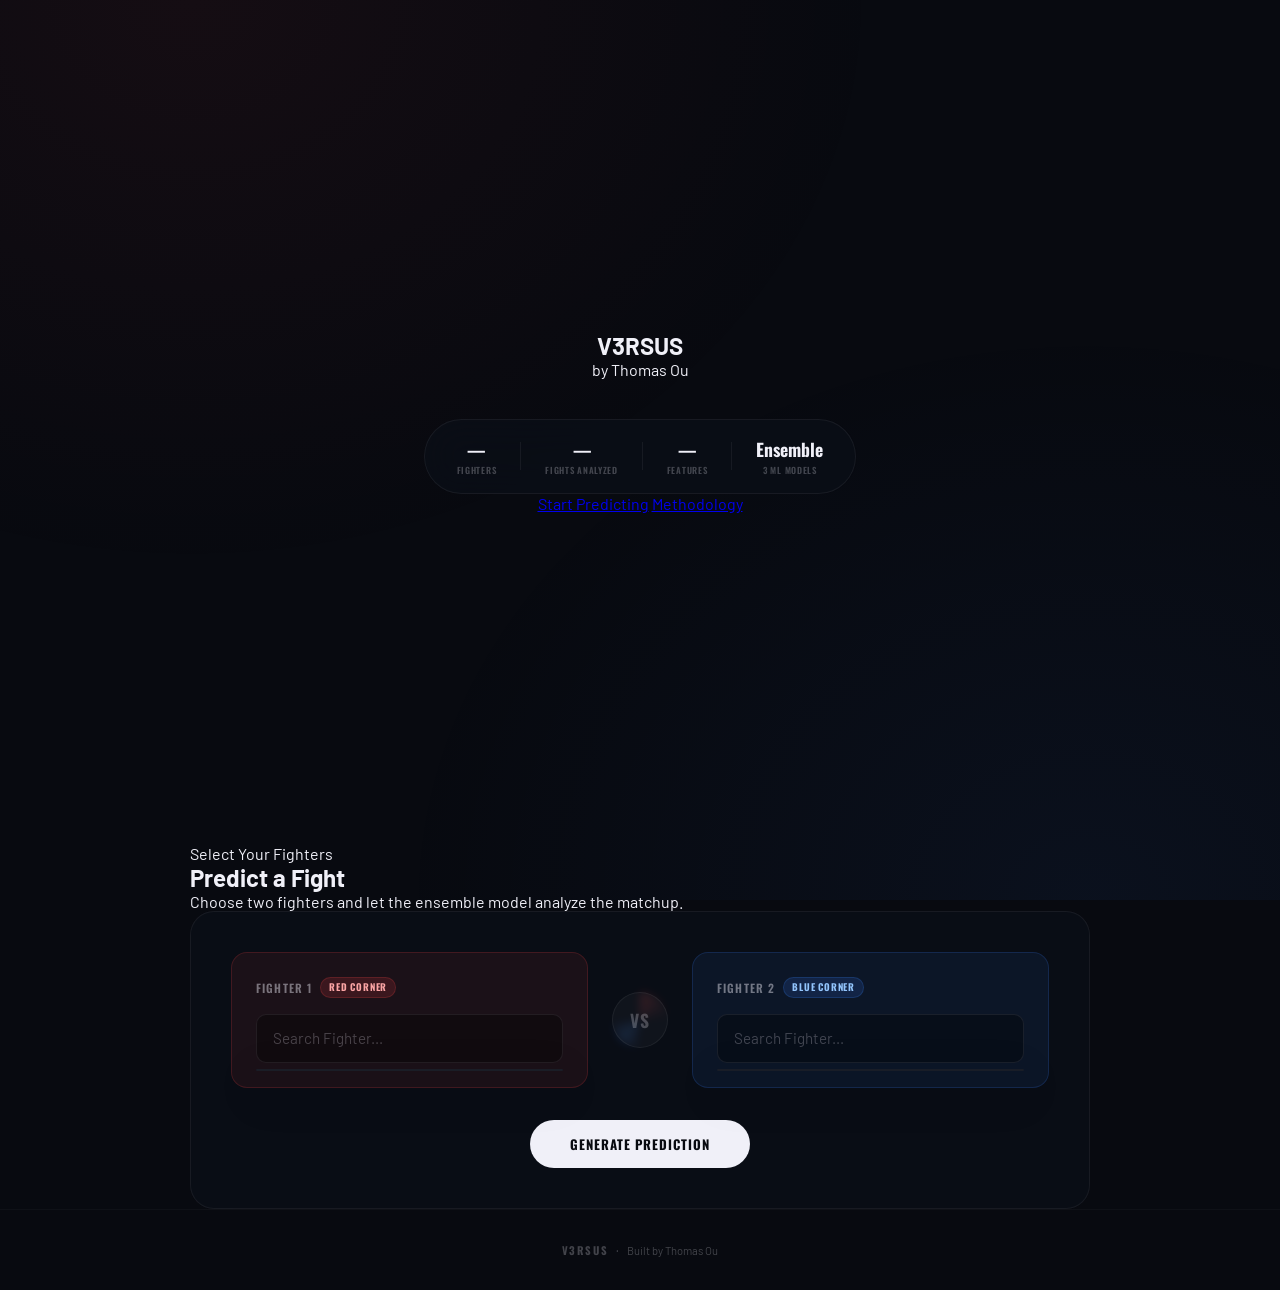
==== commit 5d953bcf: "style(design): FINDING-004 — add ARIA attributes for accessibility" ====
--- a/static/index.html
+++ b/static/index.html
@@ -3,96 +3,100 @@
 <head>
     <meta charset="UTF-8">
     <meta name="viewport" content="width=device-width, initial-scale=1.0">
-    <title>V3RSUS</title>
-    <link href="https://fonts.googleapis.com/css2?family=Oswald:wght@400;500;600;700&family=Barlow:wght@400;500;600&display=swap" rel="stylesheet">
+    <title>V3RSUS — MMA Predictive Analytics</title>
+    <meta name="description" content="AI-powered MMA fight prediction engine using ensemble machine learning on 6,500+ UFC fights.">
+    <link rel="preconnect" href="https://fonts.googleapis.com">
+    <link rel="preconnect" href="https://fonts.gstatic.com" crossorigin>
+    <link href="https://fonts.googleapis.com/css2?family=Oswald:wght@400;500;600;700;900&family=Barlow:wght@400;500;600&display=swap" rel="stylesheet">
     <link rel="icon" type="image/png" href="sword.png">
     <link rel="apple-touch-icon" href="sword.png">
     <link rel="stylesheet" href="style.css">
 </head>
 <body>
 
-    <!-- ===== NAVBAR (persistent, sticky) ===== -->
-    <nav class="navbar">
-        <div class="nav-brand">
-            <img class="nav-icon" src="sword.png" alt="sword icon" width="22" height="22">
-            <div class="nav-brand-text">
-                <span class="nav-logo">V3RSUS</span>
-                <span class="nav-byline">by Thomas Ou</span>
-            </div>
-        </div>
-        <div class="nav-links">
-            <a href="#hero" class="nav-link" data-section="home">Home</a>
-            <a href="#predict" class="nav-link" data-section="predict" id="nav-predict">Predict</a>
-        </div>
-    </nav>
-
     <main class="page">
 
-        <!-- ===== HERO SECTION ===== -->
         <section class="hero" id="hero">
-            <h1 class="hero-title">V3RSUS</h1>
-            <p class="hero-subtitle">Next-Generation MMA Predictive Analytics</p>
+            <div class="title-screen">
+                <h1 class="title-mark">
+                    <span class="title-red">V</span><span class="title-bridge">3</span><span class="title-blue">RSUS</span>
+                </h1>
+                <div class="title-rule">
+                    <span class="rule-line rule-red"></span>
+                    <span class="rule-diamond"></span>
+                    <span class="rule-line rule-blue"></span>
+                </div>
+                <p class="title-byline">by Thomas Ou</p>
+            </div>
             <div class="hero-stats">
                 <div class="hero-stat">
-                    <span class="hero-stat-value" id="fighter-count">—</span>
+                    <span class="hero-stat-value" id="fighter-count">&mdash;</span>
                     <span class="hero-stat-label">Fighters</span>
                 </div>
                 <div class="hero-stat-divider"></div>
                 <div class="hero-stat">
-                    <span class="hero-stat-value" id="fight-count">6,528</span>
+                    <span class="hero-stat-value" id="fight-count">&mdash;</span>
                     <span class="hero-stat-label">Fights Analyzed</span>
                 </div>
                 <div class="hero-stat-divider"></div>
                 <div class="hero-stat">
-                    <span class="hero-stat-value">LR</span>
-                    <span class="hero-stat-label">Logistic Regression</span>
-                </div>
-            </div>
-            <a href="#predict" class="scroll-cta">
-                <span>Start Predicting</span>
-                <span class="scroll-arrow">&#8595;</span>
-            </a>
+                    <span class="hero-stat-value" id="feature-count">&mdash;</span>
+                    <span class="hero-stat-label">Features</span>
+                </div>
+                <div class="hero-stat-divider"></div>
+                <div class="hero-stat">
+                    <span class="hero-stat-value">Ensemble</span>
+                    <span class="hero-stat-label">3 ML Models</span>
+                </div>
+            </div>
+            <div class="hero-ctas">
+                <a href="#predict" class="cta-btn cta-primary">Start Predicting</a>
+                <a href="methodology.html" class="cta-btn cta-secondary">Methodology</a>
+            </div>
         </section>
 
-        <!-- ===== PREDICTIVE ENGINE ===== -->
-        <section class="section" id="predict">
-            <div class="card glass-panel predictive-engine">
-                <div class="section-label">Predictive Engine</div>
-                <div class="matchup-container">
-                    <div class="fighter-panel red-corner">
-                        <label>Fighter 1 <span class="corner-tag red">Red Corner</span></label>
-                        <div class="input-wrapper">
-                            <input type="text" id="fighter1" placeholder="Search Fighter..." autocomplete="off">
-                            <ul class="autocomplete-list" id="autocomplete1"></ul>
+        <section class="predict-page" id="predict">
+            <div class="predict-inner">
+                <div class="predict-header">
+                    <div class="predict-overline">Select Your Fighters</div>
+                    <h2 class="predict-title">Predict a Fight</h2>
+                    <p class="predict-desc">Choose two fighters and let the ensemble model analyze the matchup.</p>
+                </div>
+
+                <div class="card glass-panel predictive-engine">
+                    <div class="matchup-container">
+                        <div class="fighter-panel red-corner">
+                            <label for="fighter1">Fighter 1 <span class="corner-tag red">Red Corner</span></label>
+                            <div class="input-wrapper">
+                                <input type="text" id="fighter1" placeholder="Search Fighter..." autocomplete="off" role="combobox" aria-expanded="false" aria-autocomplete="list" aria-controls="autocomplete1">
+                                <ul class="autocomplete-list" id="autocomplete1" role="listbox" aria-label="Fighter 1 suggestions"></ul>
+                            </div>
                         </div>
-                    </div>
-
-                    <div class="vs-badge">
-                        <span>VS</span>
-                    </div>
-
-                    <div class="fighter-panel blue-corner">
-                        <label>Fighter 2 <span class="corner-tag blue">Blue Corner</span></label>
-                        <div class="input-wrapper">
-                            <input type="text" id="fighter2" placeholder="Search Fighter..." autocomplete="off">
-                            <ul class="autocomplete-list" id="autocomplete2"></ul>
+
+                        <div class="vs-badge"><span>VS</span></div>
+
+                        <div class="fighter-panel blue-corner">
+                            <label for="fighter2">Fighter 2 <span class="corner-tag blue">Blue Corner</span></label>
+                            <div class="input-wrapper">
+                                <input type="text" id="fighter2" placeholder="Search Fighter..." autocomplete="off" role="combobox" aria-expanded="false" aria-autocomplete="list" aria-controls="autocomplete2">
+                                <ul class="autocomplete-list" id="autocomplete2" role="listbox" aria-label="Fighter 2 suggestions"></ul>
+                            </div>
                         </div>
                     </div>
-                </div>
-
-                <div class="action-bar">
-                    <button id="predict-btn" class="primary-btn">
-                        <span class="btn-text">Generate Prediction</span>
-                        <div class="loader hidden"></div>
-                    </button>
+
+                    <div class="action-bar">
+                        <button id="predict-btn" class="primary-btn">
+                            <span class="btn-text">Generate Prediction</span>
+                            <div class="loader hidden"></div>
+                        </button>
+                    </div>
                 </div>
             </div>
         </section>
 
-        <!-- ===== RESULTS ===== -->
-        <section id="result-section" class="result-section hidden">
-
-            <!-- Probability Bar -->
+        <section id="result-section" class="result-section hidden" aria-live="polite" aria-label="Prediction results">
+
+            <!-- 1. Win Probability -->
             <div class="card glass-panel prob-card" id="results">
                 <div class="section-label">Win Probability</div>
                 <div class="prob-header">
@@ -116,7 +120,24 @@
                 </div>
             </div>
 
-            <!-- Fighter Profiles Side by Side -->
+            <!-- 2. Key Factors -->
+            <div class="card glass-panel factors-card">
+                <div class="section-label">Prediction Analysis</div>
+                <p class="section-desc">Top factors driving this prediction, ranked by model impact</p>
+                <div id="key-factors" class="factors-list"></div>
+            </div>
+
+            <!-- 3. Edge Analysis -->
+            <div class="card glass-panel edge-card">
+                <div class="section-label">Edge Analysis</div>
+                <div class="edge-header">
+                    <span id="edge-f1-name" class="prob-name red-text">Fighter 1</span>
+                    <span id="edge-f2-name" class="prob-name blue-text">Fighter 2</span>
+                </div>
+                <div id="category-edges" class="edge-list"></div>
+            </div>
+
+            <!-- 4. Fighter Profiles -->
             <div class="profiles-grid">
                 <div class="card glass-panel profile-card red-tint">
                     <div class="profile-header">
@@ -142,13 +163,13 @@
                 </div>
             </div>
 
-            <!-- Head to Head Comparison Bars -->
+            <!-- 5. Head-to-Head -->
             <div class="card glass-panel comparison-card">
                 <div class="section-label">Head-to-Head Comparison</div>
                 <div id="comparison-rows" class="comparison-rows"></div>
             </div>
 
-            <!-- Win Method Breakdown -->
+            <!-- 6. Win Methods -->
             <div class="card glass-panel method-card">
                 <div class="section-label">Win Method Breakdown</div>
                 <div class="method-grid">
@@ -158,12 +179,28 @@
                 </div>
             </div>
 
-            <p class="analysis-text">Prediction generated via logistic regression on career differential statistics across striking, grappling, physical attributes, and control dynamics.</p>
+            <!-- 7. Model Consensus -->
+            <div class="card glass-panel models-card">
+                <div class="section-label">Model Consensus</div>
+                <div class="models-header">
+                    <span id="models-f1-name" class="prob-name red-text">Fighter 1</span>
+                    <span id="models-f2-name" class="prob-name blue-text">Fighter 2</span>
+                </div>
+                <div id="model-breakdown" class="models-list"></div>
+            </div>
+
+            <!-- 8. Historical Matchups (conditional) -->
+            <div class="card glass-panel history-card hidden" id="history-card">
+                <div class="section-label">Past Matchups</div>
+                <div id="historical-matchups" class="history-list"></div>
+            </div>
+
+            <p class="analysis-text">Prediction generated via ensemble of Logistic Regression, Random Forest, and Gradient Boosting trained on career differential statistics across striking, grappling, physical attributes, and experience.</p>
         </section>
 
+
     </main>
 
-    <!-- ===== FOOTER ===== -->
     <footer class="footer">
         <div class="footer-inner">
             <span class="footer-brand">V3RSUS</span>
